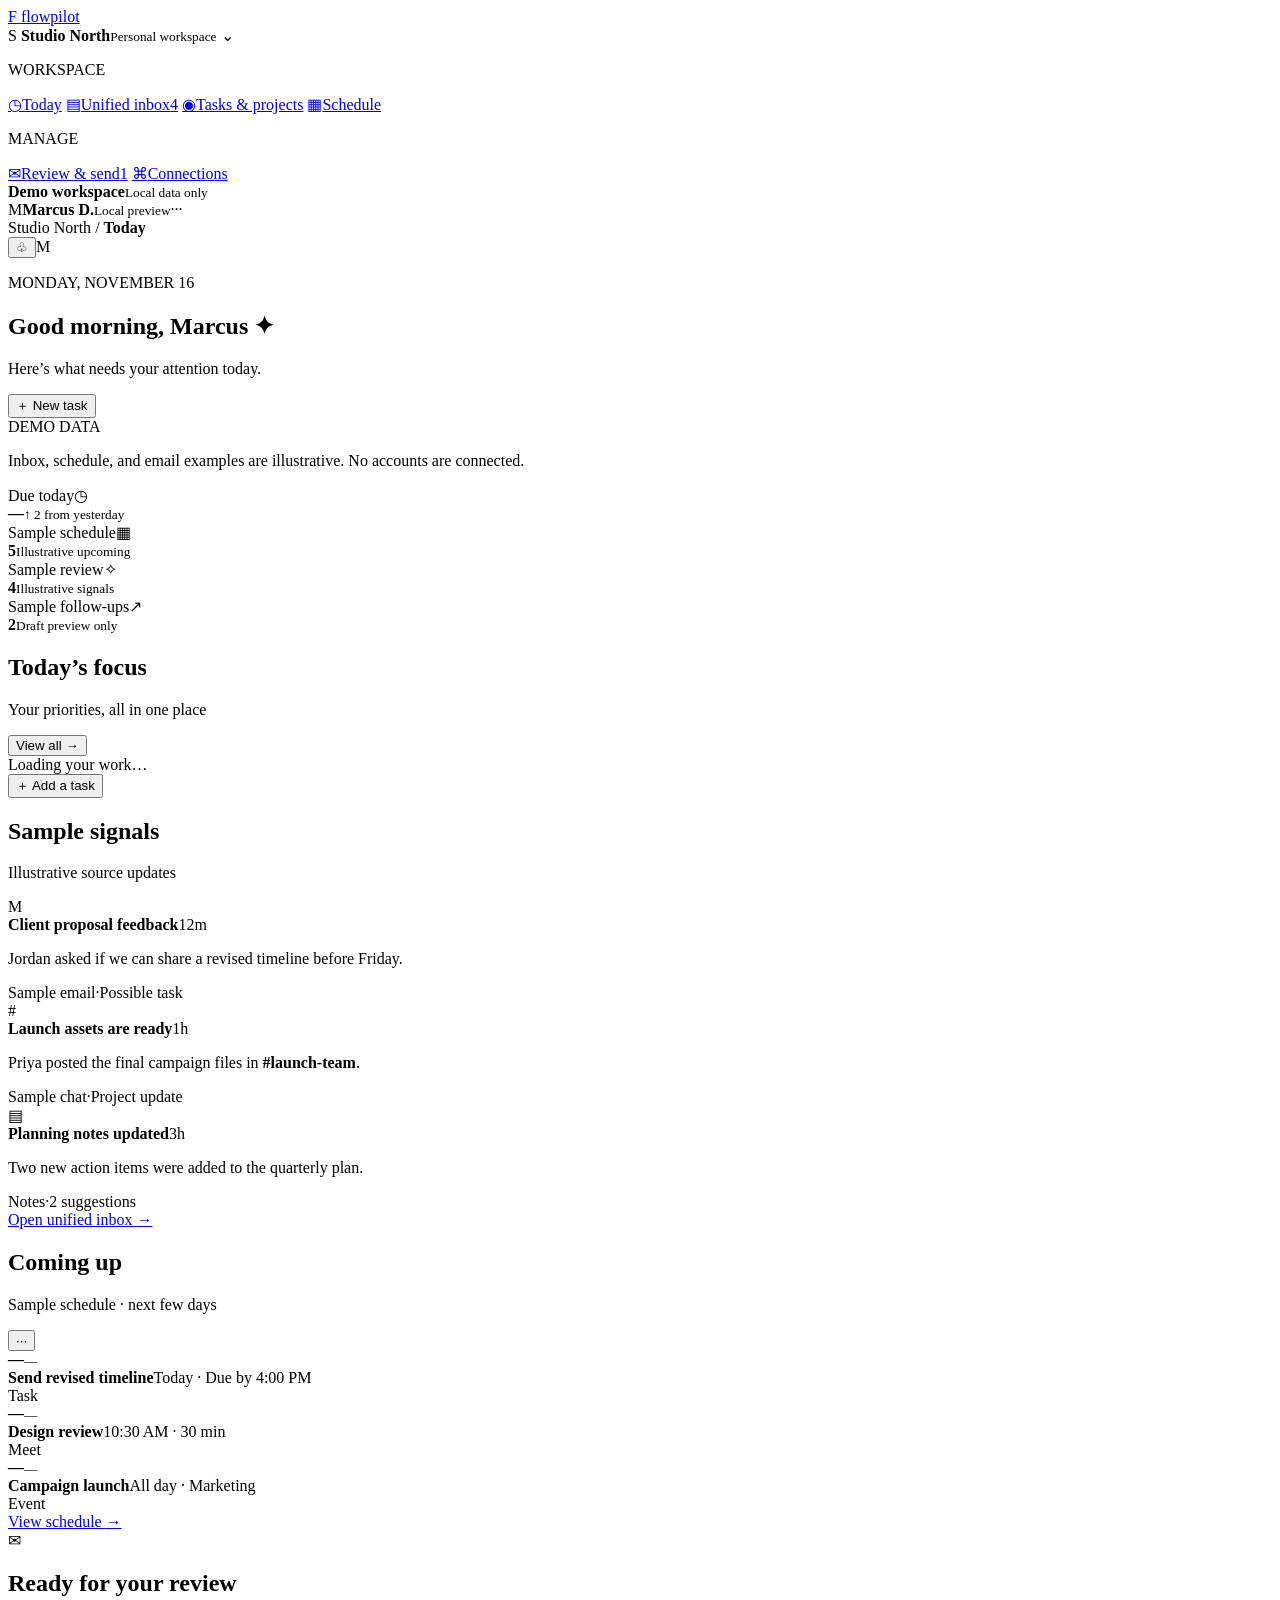
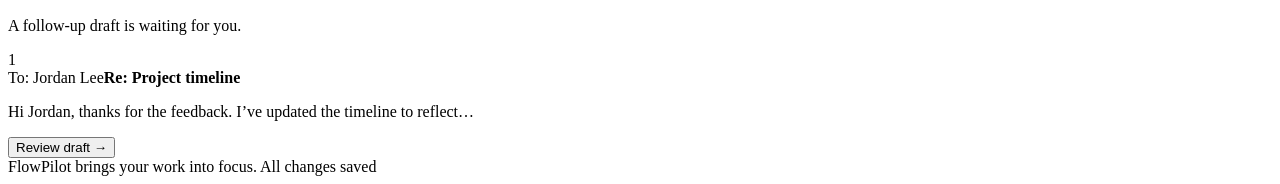
==== services/api/src/flowpilot_api/web/index.html @ e94cbc68 "Initial FlowPilot foundation" ====
<!doctype html>
<html lang="en">
  <head>
    <meta charset="utf-8" />
    <meta name="viewport" content="width=device-width, initial-scale=1" />
    <meta name="theme-color" content="#f6f7f4" />
    <meta name="description" content="FlowPilot work coordination dashboard" />
    <title>FlowPilot — Today</title>
    <link rel="stylesheet" href="/styles.css" />
    <script src="/app.js" defer></script>
  </head>
  <body>
    <div class="app-shell">
      <aside class="sidebar" aria-label="Main navigation">
        <a class="brand" href="/" aria-label="FlowPilot home">
          <span class="brand-mark" aria-hidden="true">F</span>
          <span>flowpilot</span>
        </a>
        <div class="workspace-switcher">
          <span class="workspace-avatar">S</span>
          <span class="workspace-copy"><strong>Studio North</strong><small>Personal workspace</small></span>
          <span class="chevron" aria-hidden="true">⌄</span>
        </div>
        <p class="nav-label">WORKSPACE</p>
        <nav class="nav-list">
          <a class="nav-item active" href="#today" aria-current="page"><span class="nav-icon">◷</span>Today</a>
          <a class="nav-item" href="#inbox"><span class="nav-icon">▤</span>Unified inbox<span class="nav-count">4</span></a>
          <a class="nav-item" href="#tasks"><span class="nav-icon">◉</span>Tasks &amp; projects</a>
          <a class="nav-item" href="#schedule"><span class="nav-icon">▦</span>Schedule</a>
        </nav>
        <p class="nav-label nav-label-spaced">MANAGE</p>
        <nav class="nav-list">
          <a class="nav-item" href="#review"><span class="nav-icon">✉</span>Review &amp; send<span class="nav-count count-muted">1</span></a>
          <a class="nav-item" href="#connections"><span class="nav-icon">⌘</span>Connections</a>
        </nav>
        <div class="sidebar-bottom">
          <div class="demo-status"><span></span><div><strong>Demo workspace</strong><small>Local data only</small></div></div>
          <div class="profile-row"><span class="profile-avatar">M</span><span><strong>Marcus D.</strong><small>Local preview</small></span><span class="more">···</span></div>
        </div>
      </aside>

      <main class="main-content" id="today">
        <header class="topbar">
          <div class="breadcrumbs">Studio North <span>/</span> <strong>Today</strong></div>
          <div class="topbar-actions"><span class="today-date" id="today-date"></span><button class="icon-button" aria-label="Notifications">♧<i></i></button><span class="top-avatar">M</span></div>
        </header>
        <section class="welcome-row">
          <div><p class="eyebrow">MONDAY, NOVEMBER 16</p><h1>Good morning, Marcus <span>✦</span></h1><p class="welcome-subtitle">Here’s what needs your attention today.</p></div>
          <button class="primary-button" id="new-task"><span>＋</span> New task</button>
        </section>
        <div class="demo-banner"><span>DEMO DATA</span><p>Inbox, schedule, and email examples are illustrative. No accounts are connected.</p></div>

        <section class="stats-grid" aria-label="Work summary">
          <article class="stat-card"><div class="stat-heading"><span>Due today</span><span class="stat-icon coral">◷</span></div><strong id="due-count">—</strong><small><span class="trend">↑ 2</span> from yesterday</small></article>
          <article class="stat-card"><div class="stat-heading"><span>Sample schedule</span><span class="stat-icon violet">▦</span></div><strong>5</strong><small>Illustrative upcoming</small></article>
          <article class="stat-card"><div class="stat-heading"><span>Sample review</span><span class="stat-icon amber">✧</span></div><strong>4</strong><small>Illustrative signals</small></article>
          <article class="stat-card"><div class="stat-heading"><span>Sample follow-ups</span><span class="stat-icon blue">↗</span></div><strong>2</strong><small>Draft preview only</small></article>
        </section>

        <div class="dashboard-grid">
          <section class="panel tasks-panel" id="tasks">
            <div class="panel-heading"><div><h2>Today’s focus</h2><p>Your priorities, all in one place</p></div><button class="text-button" id="view-all">View all <span>→</span></button></div>
            <div class="task-list" id="task-list" aria-live="polite"><div class="loading-row">Loading your work…</div></div>
            <button class="add-task-row" id="add-task"><span>＋</span> Add a task</button>
          </section>
          <section class="panel inbox-panel" id="inbox">
            <div class="panel-heading"><div><h2>Sample signals</h2><p>Illustrative source updates</p></div><span class="unread-dot" aria-label="4 sample items"></span></div>
            <div class="signal-list">
              <article class="signal-item"><span class="source-icon gmail">M</span><div class="signal-copy"><div class="signal-top"><strong>Client proposal feedback</strong><time>12m</time></div><p>Jordan asked if we can share a revised timeline before Friday.</p><div class="signal-meta"><span>Sample email</span><span>·</span><span>Possible task</span></div></div></article>
              <article class="signal-item"><span class="source-icon slack">#</span><div class="signal-copy"><div class="signal-top"><strong>Launch assets are ready</strong><time>1h</time></div><p>Priya posted the final campaign files in <b>#launch-team</b>.</p><div class="signal-meta"><span>Sample chat</span><span>·</span><span>Project update</span></div></div></article>
              <article class="signal-item"><span class="source-icon note">▤</span><div class="signal-copy"><div class="signal-top"><strong>Planning notes updated</strong><time>3h</time></div><p>Two new action items were added to the quarterly plan.</p><div class="signal-meta"><span>Notes</span><span>·</span><span>2 suggestions</span></div></div></article>
            </div>
            <a class="panel-footer-link" href="#inbox">Open unified inbox <span>→</span></a>
          </section>
          <section class="panel schedule-panel" id="schedule">
            <div class="panel-heading"><div><h2>Coming up</h2><p>Sample schedule · next few days</p></div><button class="more-button" aria-label="More schedule options">···</button></div>
            <div class="schedule-list"><article class="event-row" data-day-offset="0"><div class="event-date"><strong>—</strong><small>—</small></div><div class="event-info"><strong>Send revised timeline</strong><span>Today · Due by 4:00 PM</span></div><span class="event-type task-type">Task</span></article><article class="event-row" data-day-offset="1"><div class="event-date"><strong>—</strong><small>—</small></div><div class="event-info"><strong>Design review</strong><span>10:30 AM · 30 min</span></div><span class="event-type meeting-type">Meet</span></article><article class="event-row" data-day-offset="3"><div class="event-date"><strong>—</strong><small>—</small></div><div class="event-info"><strong>Campaign launch</strong><span>All day · Marketing</span></div><span class="event-type event-type-tag">Event</span></article></div>
            <a class="panel-footer-link" href="#schedule">View schedule <span>→</span></a>
          </section>
          <section class="panel draft-panel" id="review">
            <div class="draft-icon">✉</div><div class="draft-content"><div class="draft-heading"><div><h2>Ready for your review</h2><p>A follow-up draft is waiting for you.</p></div><span class="draft-count">1</span></div><div class="draft-preview"><span class="draft-to">To: Jordan Lee</span><strong>Re: Project timeline</strong><p>Hi Jordan, thanks for the feedback. I’ve updated the timeline to reflect…</p></div><button class="secondary-button" id="review-draft">Review draft <span>→</span></button></div>
          </section>
        </div>
        <footer class="page-footer"><span>FlowPilot brings your work into focus.</span><span class="footer-status"><i></i> All changes saved</span></footer>
      </main>
    </div>
    <dialog id="task-dialog" aria-labelledby="dialog-title">
      <form method="dialog" id="task-form">
        <div class="dialog-heading"><div><p class="eyebrow">QUICK CAPTURE</p><h2 id="dialog-title">Add a task</h2></div><button class="close-button" value="cancel" aria-label="Close">×</button></div>
        <label for="task-title">Task title</label><input id="task-title" name="title" required maxlength="200" placeholder="What needs to get done?" />
        <label for="task-owner">Owner <span>optional</span></label><input id="task-owner" name="owner_name" maxlength="160" placeholder="Name" />
        <label for="task-date">Due date <span>optional</span></label><input id="task-date" name="due_date" type="date" />
        <p class="dialog-note">Saved to this local demo workspace. It won’t be shared or sent anywhere.</p>
        <div class="dialog-actions"><button class="secondary-button" value="cancel">Cancel</button><button class="primary-button" id="save-task" value="default">Add task</button></div>
      </form>
    </dialog>
    <div class="toast" id="toast" role="status" aria-live="polite"></div>
  </body>
</html>
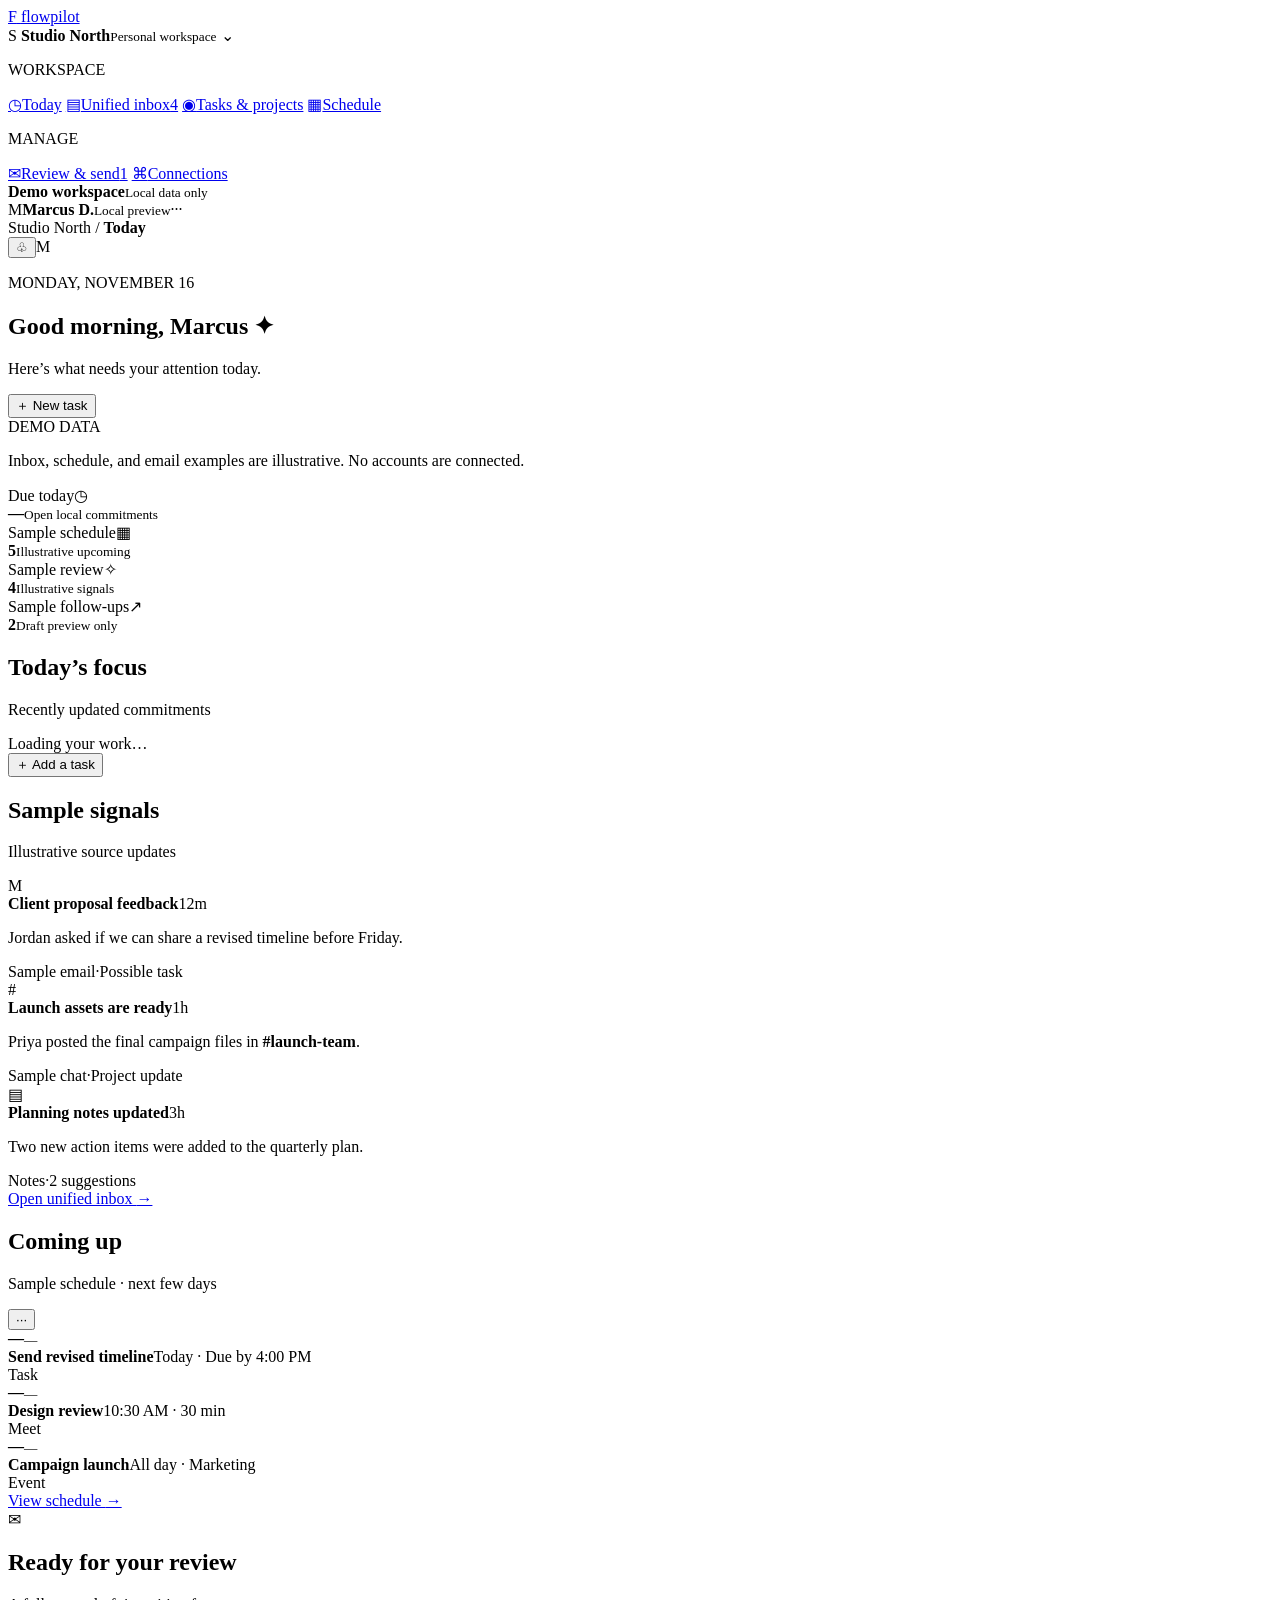
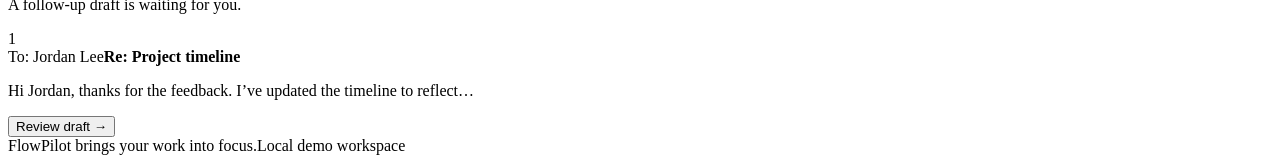
==== commit bd2fef34: "Report actual due commitments and distinguish failed dashboard reads" ====
--- a/services/api/src/flowpilot_api/web/index.html
+++ b/services/api/src/flowpilot_api/web/index.html
@@ -51,7 +51,7 @@
         <div class="demo-banner"><span>DEMO DATA</span><p>Inbox, schedule, and email examples are illustrative. No accounts are connected.</p></div>
 
         <section class="stats-grid" aria-label="Work summary">
-          <article class="stat-card"><div class="stat-heading"><span>Due today</span><span class="stat-icon coral">◷</span></div><strong id="due-count">—</strong><small><span class="trend">↑ 2</span> from yesterday</small></article>
+          <article class="stat-card"><div class="stat-heading"><span>Due today</span><span class="stat-icon coral">◷</span></div><strong id="due-count">—</strong><small>Open local commitments</small></article>
           <article class="stat-card"><div class="stat-heading"><span>Sample schedule</span><span class="stat-icon violet">▦</span></div><strong>5</strong><small>Illustrative upcoming</small></article>
           <article class="stat-card"><div class="stat-heading"><span>Sample review</span><span class="stat-icon amber">✧</span></div><strong>4</strong><small>Illustrative signals</small></article>
           <article class="stat-card"><div class="stat-heading"><span>Sample follow-ups</span><span class="stat-icon blue">↗</span></div><strong>2</strong><small>Draft preview only</small></article>
@@ -59,7 +59,7 @@
 
         <div class="dashboard-grid">
           <section class="panel tasks-panel" id="tasks">
-            <div class="panel-heading"><div><h2>Today’s focus</h2><p>Your priorities, all in one place</p></div><button class="text-button" id="view-all">View all <span>→</span></button></div>
+            <div class="panel-heading"><div><h2>Today’s focus</h2><p>Recently updated commitments</p></div><button class="text-button" id="view-all" aria-controls="task-list" aria-expanded="false" hidden>Show recent</button></div>
             <div class="task-list" id="task-list" aria-live="polite"><div class="loading-row">Loading your work…</div></div>
             <button class="add-task-row" id="add-task"><span>＋</span> Add a task</button>
           </section>
@@ -81,17 +81,17 @@
             <div class="draft-icon">✉</div><div class="draft-content"><div class="draft-heading"><div><h2>Ready for your review</h2><p>A follow-up draft is waiting for you.</p></div><span class="draft-count">1</span></div><div class="draft-preview"><span class="draft-to">To: Jordan Lee</span><strong>Re: Project timeline</strong><p>Hi Jordan, thanks for the feedback. I’ve updated the timeline to reflect…</p></div><button class="secondary-button" id="review-draft">Review draft <span>→</span></button></div>
           </section>
         </div>
-        <footer class="page-footer"><span>FlowPilot brings your work into focus.</span><span class="footer-status"><i></i> All changes saved</span></footer>
+        <footer class="page-footer"><span>FlowPilot brings your work into focus.</span><span class="footer-status">Local demo workspace</span></footer>
       </main>
     </div>
     <dialog id="task-dialog" aria-labelledby="dialog-title">
       <form method="dialog" id="task-form">
-        <div class="dialog-heading"><div><p class="eyebrow">QUICK CAPTURE</p><h2 id="dialog-title">Add a task</h2></div><button class="close-button" value="cancel" aria-label="Close">×</button></div>
+        <div class="dialog-heading"><div><p class="eyebrow">QUICK CAPTURE</p><h2 id="dialog-title">Add a task</h2></div><button class="close-button" value="cancel" aria-label="Close" formnovalidate>×</button></div>
         <label for="task-title">Task title</label><input id="task-title" name="title" required maxlength="200" placeholder="What needs to get done?" />
         <label for="task-owner">Owner <span>optional</span></label><input id="task-owner" name="owner_name" maxlength="160" placeholder="Name" />
         <label for="task-date">Due date <span>optional</span></label><input id="task-date" name="due_date" type="date" />
         <p class="dialog-note">Saved to this local demo workspace. It won’t be shared or sent anywhere.</p>
-        <div class="dialog-actions"><button class="secondary-button" value="cancel">Cancel</button><button class="primary-button" id="save-task" value="default">Add task</button></div>
+        <div class="dialog-actions"><button class="secondary-button" value="cancel" formnovalidate>Cancel</button><button class="primary-button" id="save-task" value="default">Add task</button></div>
       </form>
     </dialog>
     <div class="toast" id="toast" role="status" aria-live="polite"></div>
